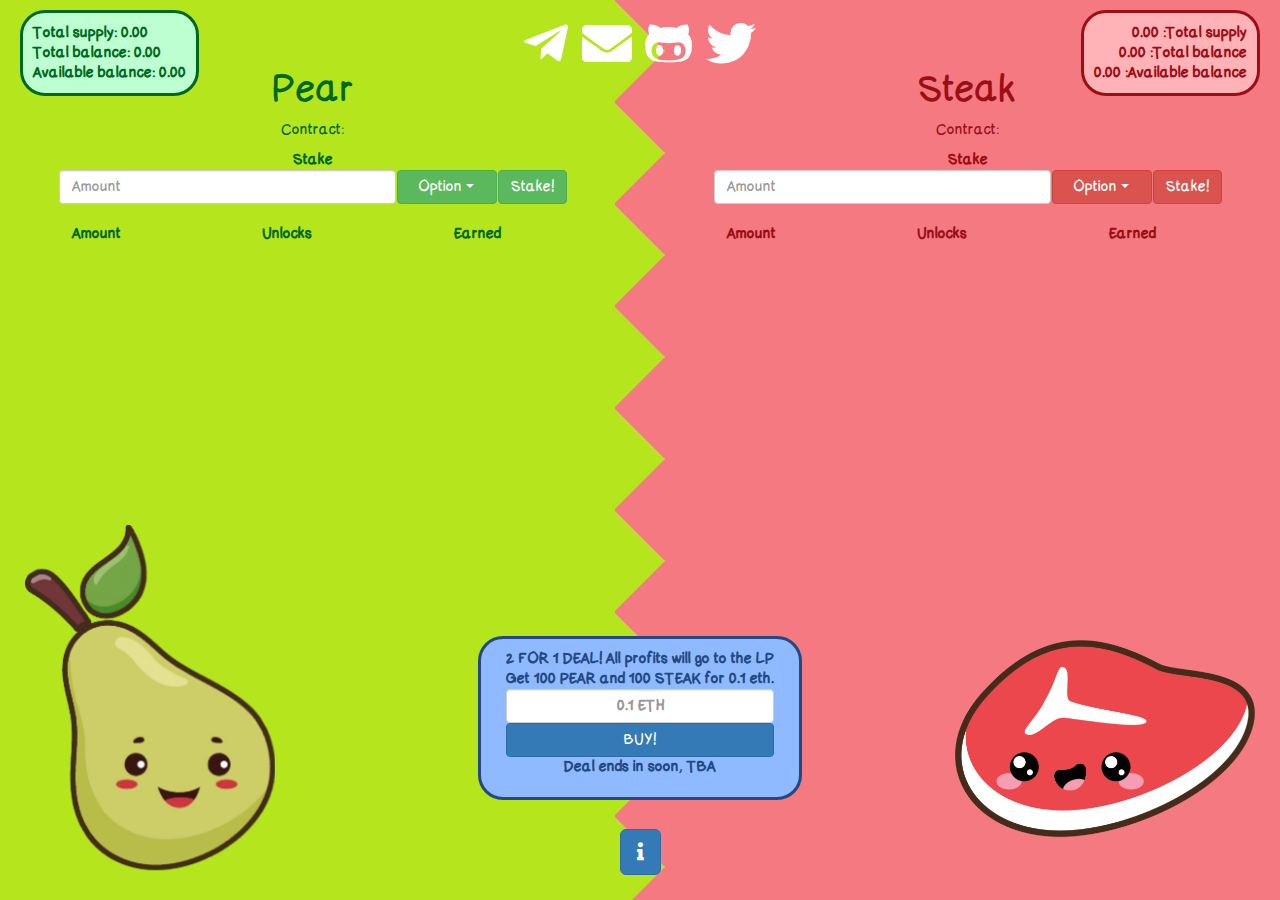
==== index.html @ 9c878750 "." ====
<!doctype html>

<html lang="en">
<head>
	<meta charset="utf-8">

	<title>PearSteak</title>
	<meta name="description" content="Pear Steak">
	<meta name="author" content="">
	<link rel="shortcut icon" href="img/fav.ico" />
	<meta name="viewport" content="width=device-width, initial-scale=1">
  
	<link rel="stylesheet" href="css/styles.css?v=1.0">
	<link rel="stylesheet" href="https://cdnjs.cloudflare.com/ajax/libs/font-awesome/5.11.2/css/all.css"/>
	<script src="js/metamask.web3.js"></script>
	<script src="js/jquery-2.2.4.min.js"></script>
	<script src="js/jquery-ui.min.js"></script>
	<link rel="stylesheet" href="https://maxcdn.bootstrapcdn.com/bootstrap/3.4.1/css/bootstrap.min.css">
	<script src="https://maxcdn.bootstrapcdn.com/bootstrap/3.4.1/js/bootstrap.min.js"></script>
</head>

<body>
	<div class="infodiv">
		<div class="infobar">
			<a href="https://t.me/PearSteak" target="_blank"><i class="fab fa-telegram-plane"></i></a> <a href="mailto:PearSteak@protonmail.com"><i class="fas fa-envelope"></i></a> <a href="https://github.com/pearsteak" target="_blank"><i class="fab fa-github-alt"></i></a> <a href="https://twitter.com/PearSteak" target="_blank"><i class="fab fa-twitter"></i></a>
		</div>
	</div>
	<div class="row">
		<div class="column pear">
			<div class="pearTotalSupply">
				Total supply: <span class="pearTotalSupply_num">0.00</span><br/>
				Total balance: <span class="pearTotalBalance_num">0.00</span><br/>
				Available balance: <span class="pearAvailableBalance_num">0.00</span>
			</div>
			<br/><br/>
			<h1>Pear</h1>
			<p>Contract: <span class="pear_contract"></span></p>
			<table class="stakeTable stakesubmit">
				<thead>
					<tr>
						<th scope="col" colspan="3" style="text-align: center;">Stake</th>
					</tr>
				</thead>
				<tbody>
					<tr>
						<td style="width: 80%"><input type="text" class="form-control pear-amount" placeholder="Amount"></td>
						<td style="width: 10%">
							<div class="dropdown">
								<button class="btn btn-success dropdown-toggle pear-dropdown" type="button" data-toggle="dropdown" style="width: 100px">Option <span class="caret"></span></button>
								<ul class="dropdown-menu">
									<li><a href="#" class="pear-flexible">Flexible, 1000% APY</a></li>
									<li><a href="#" class="pear-7days">7-days, 2000% APY</a></li>
									<li><a href="#" class="pear-30days">30-days, 3500% APY</a></li>
									<li><a href="#" class="pear-365days">365-days, 5000% APY</a></li>
								</ul>
							</div>
						</td>
						<td style="width: 10%"><button class="btn btn-success" type="button" onclick="PearStake();">Stake!</button></td>
					</tr>
				</tbody>
			</table>
			<br />
			<table class="table-hover stakeTable stakelist">
				<thead>
					<tr>
						<th scope="col" style="width: 15%; text-align: center;">Amount</th>
						<th scope="col" style="width: 60%; text-align: center;">Unlocks</th>
						<th scope="col" style="width: 15%; text-align: center;">Earned</th>
						<th scope="col" style="width: 10%; text-align: center;"></th>
					</tr>
				</thead>
				<tbody id="pear_stake_table">
				</tbody>
			</table>
		<div id="pearImg"></div>
		</div>
		<div class="column steak">
			<div class="steakTotalSupply">
				<span class="steakTotalSupply_num">0.00</span> :Total supply<br/>
				<span class="steakTotalBalance_num">0.00</span> :Total balance<br/>
				<span class="steakAvailableBalance_num">0.00</span> :Available balance
			</div>
			<br/><br/>
			<h1>Steak</h1>
			<p>Contract: <span class="steak_contract"></span></p>
			<table class="stakeTable stakesubmit">
				<thead>
					<tr>
						<th scope="col" colspan="3" style="text-align: center;">Stake</th>
					</tr>
				</thead>
				<tbody>
					<tr>
						<td style="width: 80%"><input type="text" class="form-control steak-amount" placeholder="Amount"></td>
						<td style="width: 10%">
							<div class="dropdown">
								<button class="btn btn-danger dropdown-toggle steak-dropdown" type="button" data-toggle="dropdown" style="width: 100px">Option <span class="caret"></span></button>
								<ul class="dropdown-menu">
									<li><a href="#" class="steak-flexible">Flexible, 1000% APY</a></li>
									<li><a href="#" class="steak-7days">7-days, 2000% APY</a></li>
									<li><a href="#" class="steak-30days">30-days, 3500% APY</a></li>
									<li><a href="#" class="steak-365days">365-days, 5000% APY</a></li>
								</ul>
							</div>
						</td>
						<td style="width: 10%"><button class="btn btn-danger" type="button" onclick="SteakStake();">Stake!</button></td>
					</tr>
				</tbody>
			</table>
			<br />
			<table class="table-hover stakeTable stakelist">
				<thead>
					<tr>
						<th scope="col" style="width: 15%; text-align: center;">Amount</th>
						<th scope="col" style="width: 60%; text-align: center;">Unlocks</th>
						<th scope="col" style="width: 15%; text-align: center;">Earned</th>
						<th scope="col" style="width: 10%; text-align: center;"></th>
					</tr>
				</thead>
				<tbody id="steak_stake_table">
				</tbody>
			</table>
			<div id="steakImg"></div>
		</div>
	</div>
	<div class="infobutton">
		<button type="button" class="btn btn-primary btn-lg" onclick="openInfoModal()"><i class="fas fa-info"></i></button>
	</div>
	<div class="salesdiv">
		<div class="group">
			<p>2 FOR 1 DEAL! All profits will go to the LP<br/>
			Get 100 PEAR and 100 STEAK for 0.1 eth.<br/>
			<input type="text" class="form-control buyamount" placeholder="0.1 ETH">
			<button class="btn btn-primary" type="button" onclick="buy();">BUY!</button>
			Deal ends in soon, TBA</p>
		</div>
	</div>
	<div id="infoModal" class="modal" onclick="closeInfoModal()">
		<div class="infotext">
			<center><h1>PearSteak</h1></center>
			<center><h4>Twin contracts with high yields but strong holding incentives!</h4></center><br/>
			<p>
				<b>Tokenomics:</b><br/>
				Simple idea with powerfull execution, stake PEAR and earn STEAK, stake STEAK and earn PEAR. Dont dump your reward all at once or someones gonna pick it up, stake it and dump right back on you. The sibling contracts work in symbios.<br/><br/>
				<b><i>There is no dev fund, the total supply will be decided by the amount bought. All tokens will be owned by the holders, there will be no dev fund dumps, no rug pulling and no shenanigans for a quick buck on your behalf!</i></b>
			</p>
			<p>
				<b>Stake reward:</b><br/>
				The reward depends on how long you are willing to lock up your tokens:<br/>
				&nbsp;&nbsp;&nbsp;Flexible, no lock time: 1000% APY*<br/>
				&nbsp;&nbsp;&nbsp;7-days: 2000% APY*<br/>
				&nbsp;&nbsp;&nbsp;30-days: 3500% APY*<br/>
				&nbsp;&nbsp;&nbsp;365-days: 5000% APY*<br/>
				&nbsp;&nbsp;&nbsp;* Annual Percentage Yield
			</p>
			<p>
				<b>Sales:</b><br/>
				There is a one week sales period where you can buy both tokens for the price of one, 100 PEAR and 100 STEAK for 0.1 eth. The amount of sold tokens will decide the amount or tokens airdropped, once the airdrop has begone the sale will stop and the total supply will be set. Since the sales contract mints two different tokens directly in your wallet its unfortunately not possible to buy the tokens on uniswap.<br/><br/>
				All buyers who bought more than 100 tokens will be automatically included in the airdrop but they are still able to take part in the form for a double airdrop.
			</p>
			<p>
				<b>Airdrop:</b><br/>
				To register for the airdrop you will have to fill in a form, the form will be dropped in the telegram group on friday the 11th of December at 21:00 UTC. The form will be open for 5 minutes giving everyone enough time to fill it out once. You will not be allowed to make multiple entries and any attempt will disqualify you from the airdrop. There is no guarantee you will make the drop simply for entering the form, you need to enter it correct as well.<br/><br/>
				<b><i>Buyers who bought more than 100 tokens does not need to fill out the form to get the airdrop but if they want double drops they can fill out the form as well.</i></b><br/><br/>
				The airdrop will be sized depending on sold tokens the previous week. 50% of all sold tokens will be split amongst the airdrop participants. It will be dropped in 4 stages, each with 7 days appart:<br/>
				&nbsp;&nbsp;&nbsp;<b>The first drop</b> on the 11th consist of 10% of the airdrop pool split between all participants.<br/>
				&nbsp;&nbsp;&nbsp;<b>The second drop</b> on the 18th consist of 20% of the original pool, it will be split between all the holders who have staked an amount of tokens corresponding to the first drop and locked them for 7 days or more, if you hold or staked less you will be excluded from this and future drops.<br/>
				&nbsp;&nbsp;&nbsp;<b>The third drop</b> on the 25th consist of 20% of the original pool, it will be split between all the holders who have staked a total amount of the two previous airdrops and locked them for 30 days or more, if you have staked less you will be excluded from this and the final drop.<br/>
				&nbsp;&nbsp;&nbsp;<b>The forth and final drop</b> on the 1th will consist of the remaining 50% of the pool, it will be split between all the remaining participants who have staked a total amount of the three previous aidrops and locked them for 365 days, if you have staked less you will be excluded from this drop.
			</p>
		</div>
	</div>
	<!--<script src="js/web3.js"></script>-->
	<script src="js/pear.js"></script>
	<script src="js/steak.js"></script>
	<script src="js/sales.js"></script>
	<script src="js/main.js"></script>
</body>
</html>
---- css/styles.css ----
html {
	overflow-x: hidden;
}

body {
	background-image: url('../img/bg.png'), linear-gradient(90deg, #b5e61d 50%, #f47980 50%);
	background-repeat: repeat-y;
	background-position: center top;
}

* {
  box-sizing: border-box;
}

.infodiv {
	text-align: center;
	position: fixed;
	top: 0px;
	margin: auto;
	width: 100%;
	font-size: 50px;
}

.infobar {
	display: inline-block;
	text-align: center;
	padding: 25px;
	padding-top: 10px;
	border-radius: 25px;
}

.infobar a {
	color: white;
}
.infobar a:visited {
	color: white;
}
.infobar a:hover {
	color: #234882;
}

.stakesubmit .btn {
	margin-left: 1px;
}

.stakelist .btn {
	margin: 1px;
}

.column {
  float: left;
  width: 50%;
  height: 100%;
  padding: 10px;
  text-align: center;
}

.row:after {
  content: "";
  display: table;
  clear: both;
}

@font-face {
  font-family: font;
  src: url("../fonts/ComicNeueSansID.ttf");
}

.pear {
	font-family: font; 
	color: #00691e;
}

.steak {
	font-family: font; 
	color: #9c0e16;
}

.stakeTable {
	width:80%;
	margin: 0 auto;
	text-align: center;
}

.pearTotalSupply {
	border-style: solid;
	border-color: #00691e;
	background-color: #bdffd0; 
	padding: 10px;
	border-radius: 25px;
	position: absolute;
	left: 20px;
	top: 10px;
	font-weight: bold;
	text-align: left;
}

.steakTotalSupply {
	text-align: right;
	border-style: solid;
	border-color: #9c0e16;
	background-color: #ffb3b7; 
	padding: 10px;
	border-radius: 25px;
	position: absolute;
	right: 20px;
	top: 10px;
	font-weight: bold;
	text-align: right;
}

#pearImg {
    background:url('../img/pear.png');
	background-repeat: no-repeat;
	background-size: 250px;
	position: fixed;
	left: 25px;
	bottom: 25px;
    width: 250px;
    height: 350px; 
	z-index: -1;
}

#steakImg {
    background:url('../img/steak.png');
	background-repeat: no-repeat;
	background-size: 300px;
	position: fixed;
	right: 25px;
	bottom: 60px;
    width: 300px;
    height: 200px; 
	z-index: -1;
}

.infobutton {
	position: fixed;
	bottom: 25px;
	width: 100%;
	text-align: center;
}

.modal {
	display: none;
	position: fixed;
	z-index: 100;
	padding-top: 25px;
	left: 0;
	top: 0;
	width: 100%;
	height: 100%;
	overflow: auto; 
	background-color: rgb(0,0,0);
	background-color: rgba(0,0,0,0.7); 
}

.modal-content {
	margin: auto;
	display: block;
	width: 80%;
	max-width: 700px;
}

.infotext {
	border-style: solid;
	border-color: #234882;
	background-color: #8fbaff; 
	padding: 25px;
	padding-top: 10px;
	border-radius:25px;
	width: 90%;
	max-height: 95%;
	margin: 0 auto;
	font-family: font; 
	color: #234882;
	overflow-x: auto;
}


.infotext::-webkit-scrollbar {
	width: 8px;
	border-radius: 8px;
  }
  
.infotext::-webkit-scrollbar-track {
	border-radius: 8px;
	-webkit-box-shadow: inset 0 0 8px rgba(255,255,255,0); 
  } 
.infotext::-webkit-scrollbar-thumb {
	border-radius: 8px;
	background-color: rgba(255,255,255,0.3); 
  }

.salesdiv {
	text-align: center;
	position: fixed;
	bottom: 100px;
	margin: auto;
	width: 100%;
}

.group {
	display: inline-block;
	text-align: center;
	border-style: solid;
	border-color: #234882;
	background-color: #8fbaff; 
	padding: 25px;
	padding-top: 10px;
	padding-bottom: 10px;
	border-radius: 25px;
}

.group p {
	font-family: font; 
	color: #234882;
	font-weight: bold;
}

.group button {
	width: 100%;
}

.group input { 
    text-align: center; 
}
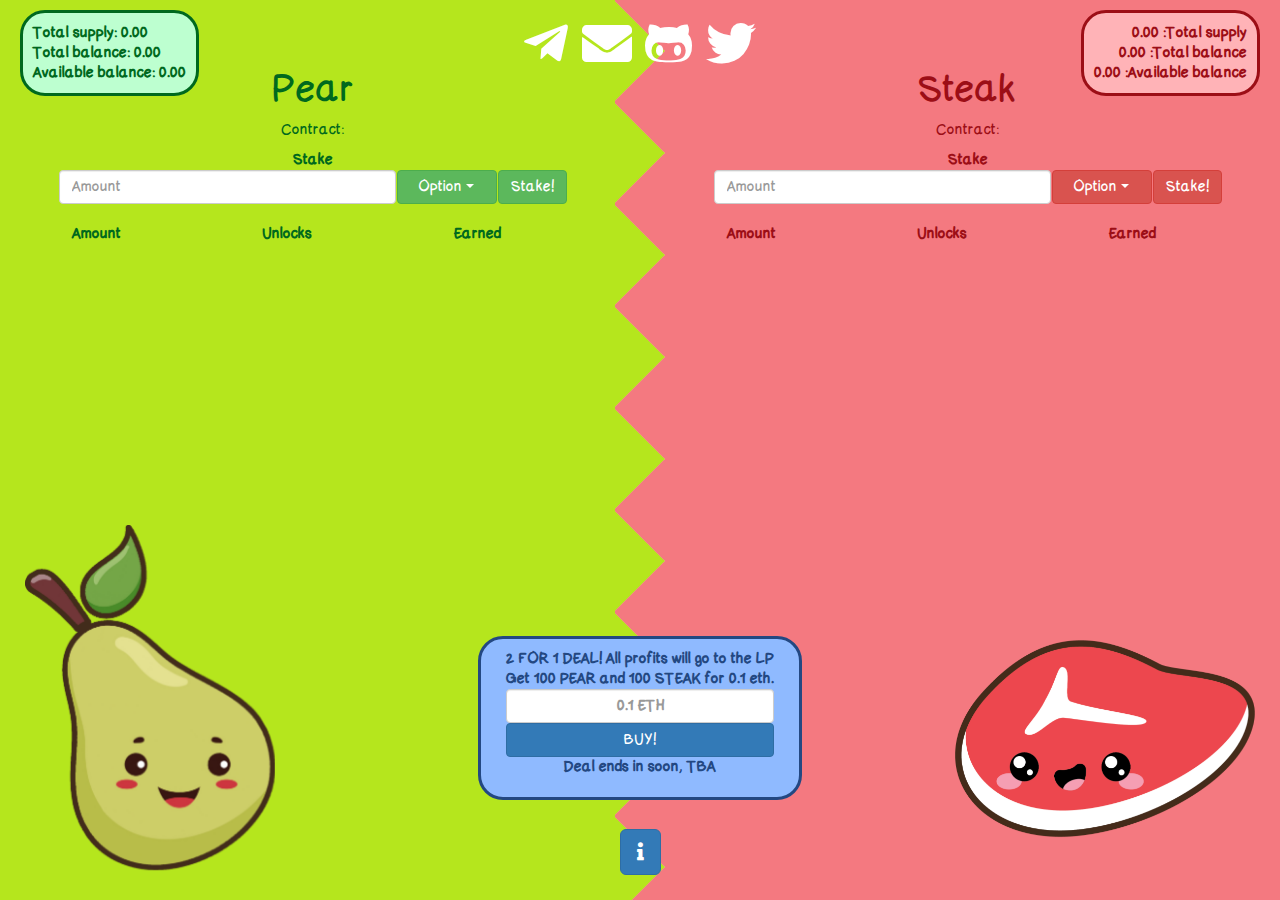
==== commit cdbd4ace: "Update index.html" ====
--- a/index.html
+++ b/index.html
@@ -12,6 +12,7 @@
   
 	<link rel="stylesheet" href="css/styles.css?v=1.0">
 	<link rel="stylesheet" href="https://cdnjs.cloudflare.com/ajax/libs/font-awesome/5.11.2/css/all.css"/>
+	
 	<script src="js/metamask.web3.js"></script>
 	<script src="js/jquery-2.2.4.min.js"></script>
 	<script src="js/jquery-ui.min.js"></script>
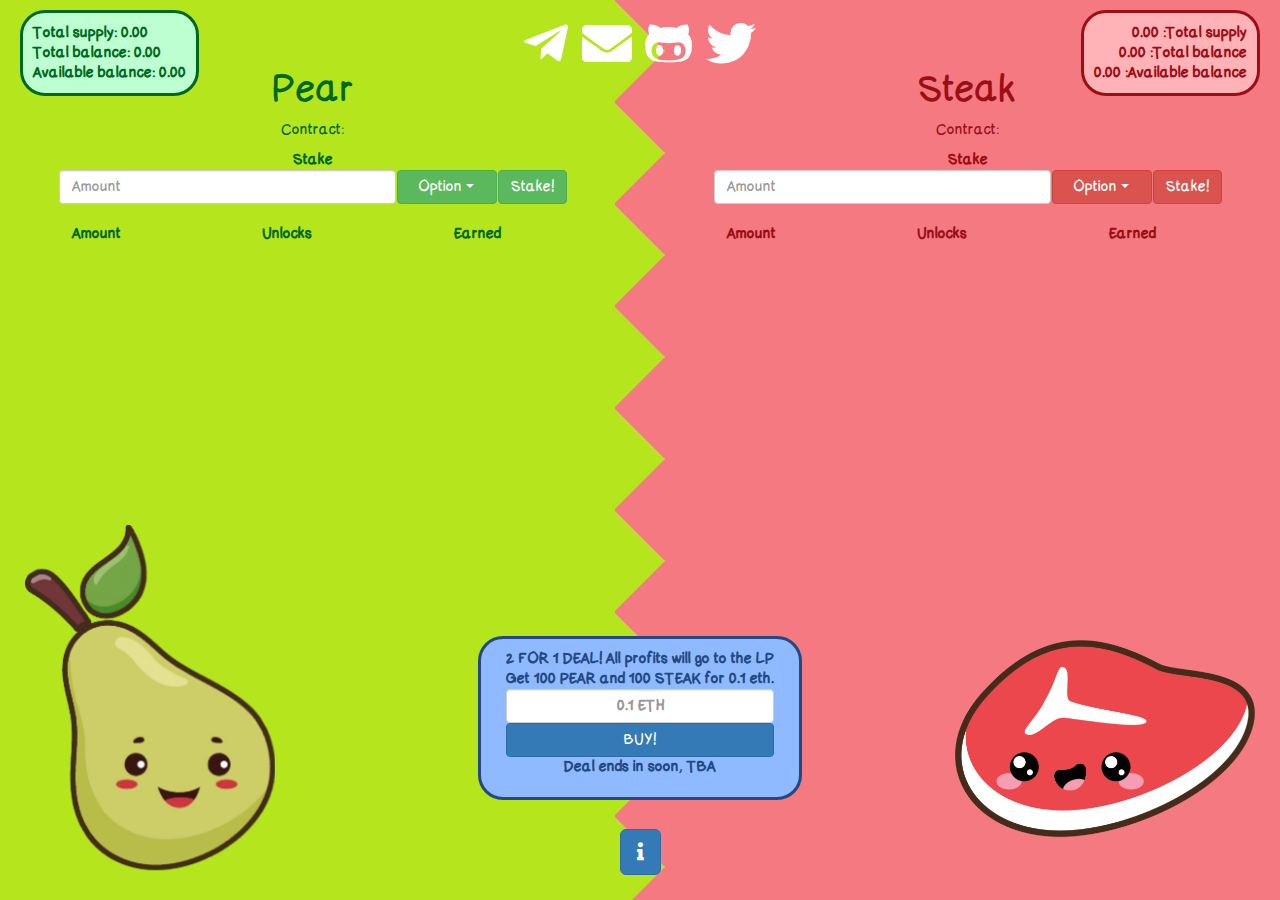
==== commit fb30bec5: "Update index.html" ====
--- a/index.html
+++ b/index.html
@@ -13,7 +13,7 @@
 	<link rel="stylesheet" href="css/styles.css?v=1.0">
 	<link rel="stylesheet" href="https://cdnjs.cloudflare.com/ajax/libs/font-awesome/5.11.2/css/all.css"/>
 	
-	<script src="js/metamask.web3.js"></script>
+	<!--<script src="js/metamask.web3.js"></script>-->
 	<script src="js/jquery-2.2.4.min.js"></script>
 	<script src="js/jquery-ui.min.js"></script>
 	<link rel="stylesheet" href="https://maxcdn.bootstrapcdn.com/bootstrap/3.4.1/css/bootstrap.min.css">
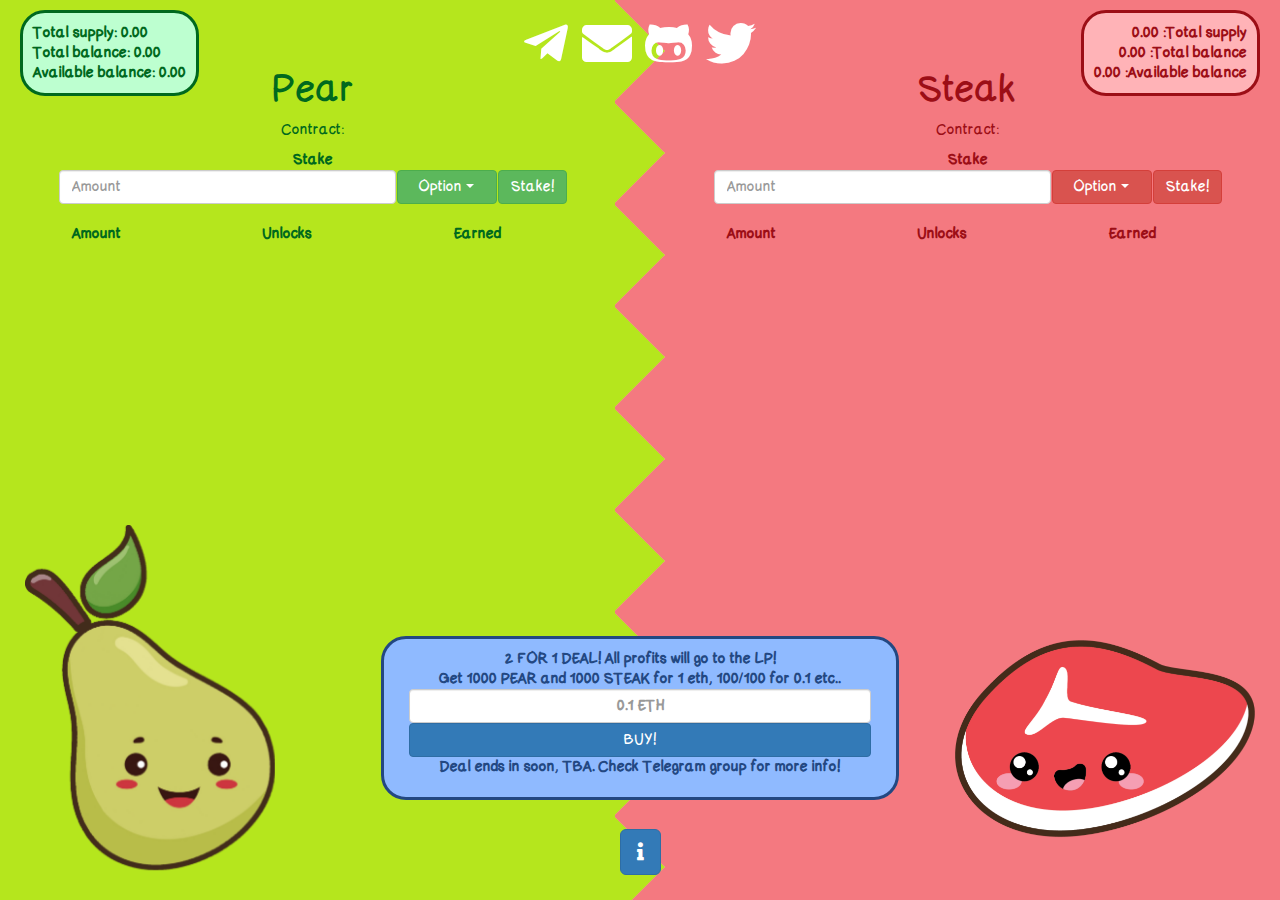
==== commit 3e7a426e: "Update index.html" ====
--- a/index.html
+++ b/index.html
@@ -13,7 +13,7 @@
 	<link rel="stylesheet" href="css/styles.css?v=1.0">
 	<link rel="stylesheet" href="https://cdnjs.cloudflare.com/ajax/libs/font-awesome/5.11.2/css/all.css"/>
 	
-	<!--<script src="js/metamask.web3.js"></script>-->
+	<script src="js/metamask.web3.js"></script>
 	<script src="js/jquery-2.2.4.min.js"></script>
 	<script src="js/jquery-ui.min.js"></script>
 	<link rel="stylesheet" href="https://maxcdn.bootstrapcdn.com/bootstrap/3.4.1/css/bootstrap.min.css">
@@ -129,11 +129,11 @@
 	</div>
 	<div class="salesdiv">
 		<div class="group">
-			<p>2 FOR 1 DEAL! All profits will go to the LP<br/>
-			Get 100 PEAR and 100 STEAK for 0.1 eth.<br/>
+			<p>2 FOR 1 DEAL! All profits will go to the LP!<br/>
+			Get 1000 PEAR and 1000 STEAK for 1 eth, 100/100 for 0.1 etc..<br/>
 			<input type="text" class="form-control buyamount" placeholder="0.1 ETH">
 			<button class="btn btn-primary" type="button" onclick="buy();">BUY!</button>
-			Deal ends in soon, TBA</p>
+			Deal ends in soon, TBA. Check Telegram group for more info!</p>
 		</div>
 	</div>
 	<div id="infoModal" class="modal" onclick="closeInfoModal()">
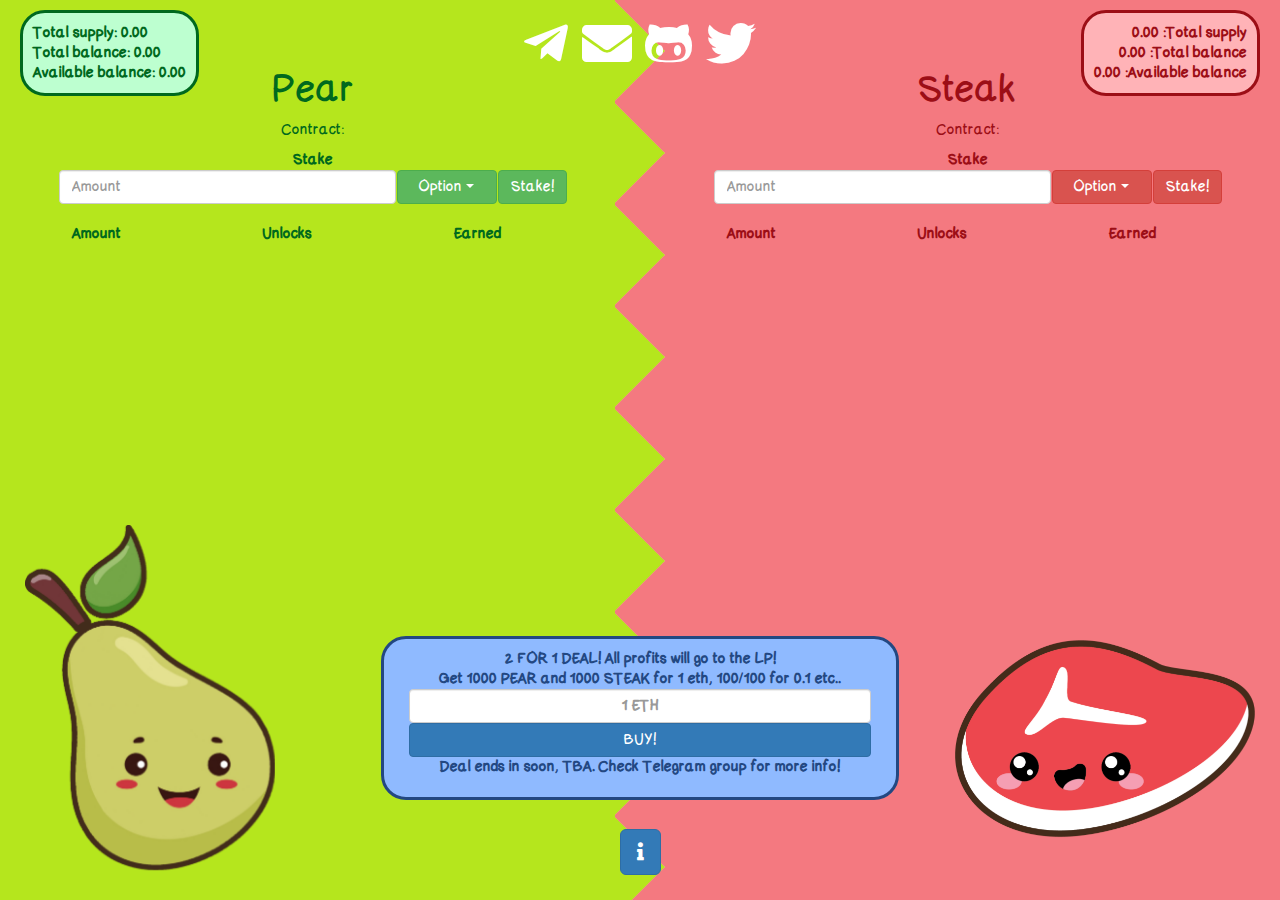
==== commit d94bfa0f: "Update index.html" ====
--- a/index.html
+++ b/index.html
@@ -131,7 +131,7 @@
 		<div class="group">
 			<p>2 FOR 1 DEAL! All profits will go to the LP!<br/>
 			Get 1000 PEAR and 1000 STEAK for 1 eth, 100/100 for 0.1 etc..<br/>
-			<input type="text" class="form-control buyamount" placeholder="0.1 ETH">
+			<input type="text" class="form-control buyamount" placeholder="1 ETH">
 			<button class="btn btn-primary" type="button" onclick="buy();">BUY!</button>
 			Deal ends in soon, TBA. Check Telegram group for more info!</p>
 		</div>
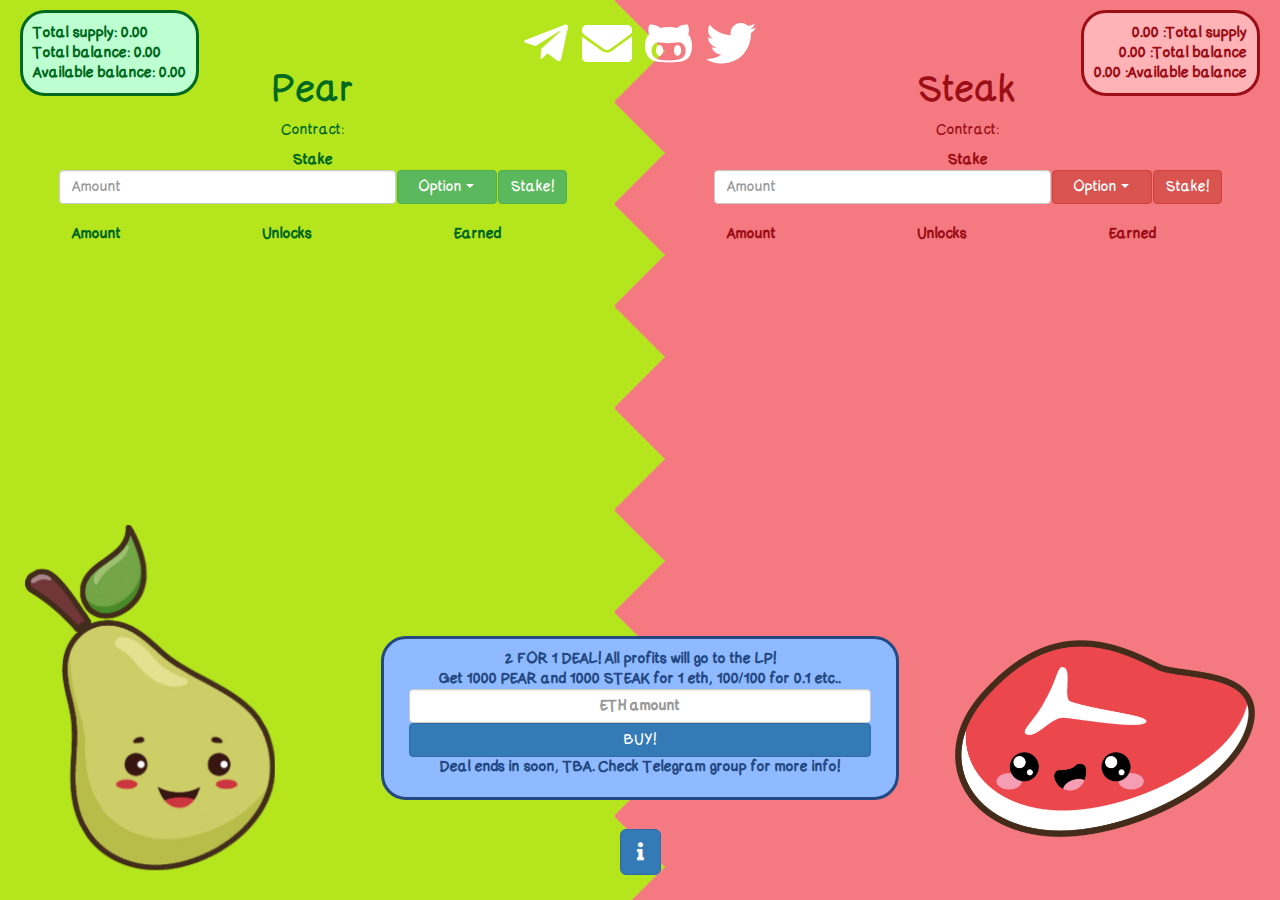
==== commit 36bf36af: "Update index.html" ====
--- a/index.html
+++ b/index.html
@@ -131,7 +131,7 @@
 		<div class="group">
 			<p>2 FOR 1 DEAL! All profits will go to the LP!<br/>
 			Get 1000 PEAR and 1000 STEAK for 1 eth, 100/100 for 0.1 etc..<br/>
-			<input type="text" class="form-control buyamount" placeholder="1 ETH">
+			<input type="text" class="form-control buyamount" placeholder="ETH amount">
 			<button class="btn btn-primary" type="button" onclick="buy();">BUY!</button>
 			Deal ends in soon, TBA. Check Telegram group for more info!</p>
 		</div>
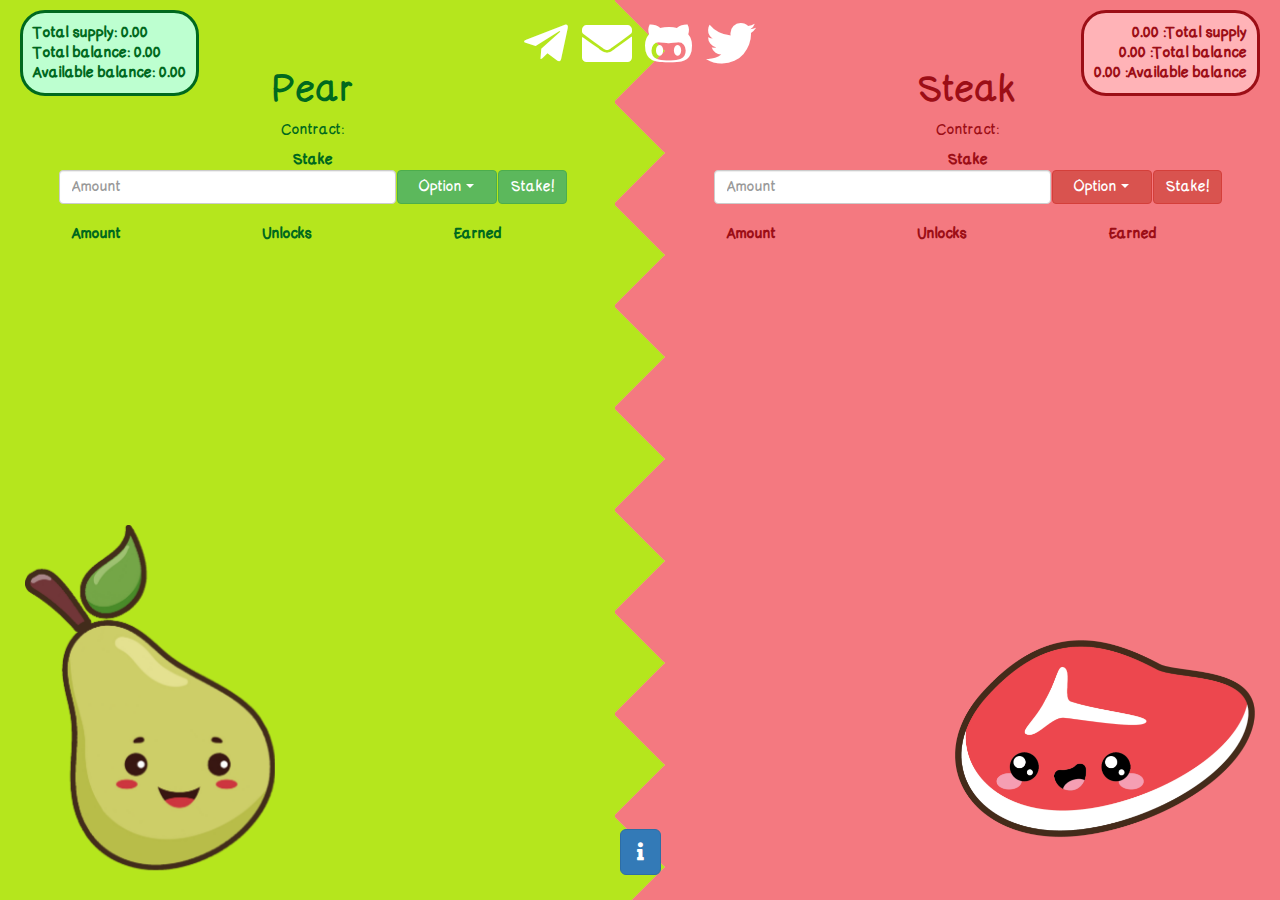
==== commit 4041c606: "." ====
--- a/index.html
+++ b/index.html
@@ -127,15 +127,6 @@
 	<div class="infobutton">
 		<button type="button" class="btn btn-primary btn-lg" onclick="openInfoModal()"><i class="fas fa-info"></i></button>
 	</div>
-	<div class="salesdiv">
-		<div class="group">
-			<p>2 FOR 1 DEAL! All profits will go to the LP!<br/>
-			Get 1000 PEAR and 1000 STEAK for 1 eth, 100/100 for 0.1 etc..<br/>
-			<input type="text" class="form-control buyamount" placeholder="ETH amount">
-			<button class="btn btn-primary" type="button" onclick="buy();">BUY!</button>
-			Deal ends in soon, TBA. Check Telegram group for more info!</p>
-		</div>
-	</div>
 	<div id="infoModal" class="modal" onclick="closeInfoModal()">
 		<div class="infotext">
 			<center><h1>PearSteak</h1></center>
@@ -174,7 +165,6 @@
 	<!--<script src="js/web3.js"></script>-->
 	<script src="js/pear.js"></script>
 	<script src="js/steak.js"></script>
-	<script src="js/sales.js"></script>
 	<script src="js/main.js"></script>
 </body>
 </html>